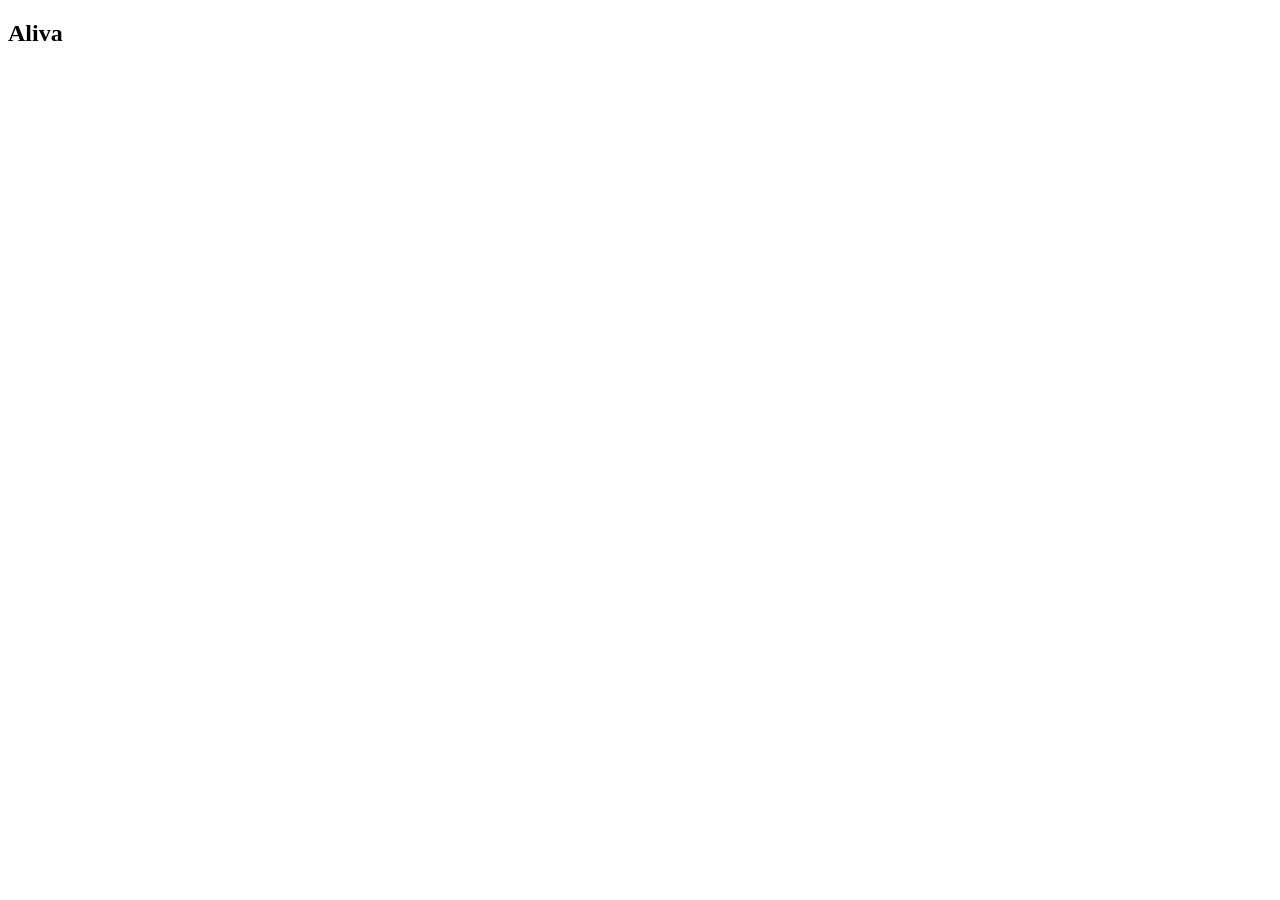
==== index.html @ 02710f88 "Version-1" ====
<!DOCTYPE html>
<html lang="en">
<head>
  <meta charset="UTF-8">
  <meta name="viewport" content="width=device-width, initial-scale=1.0">
  <title>Aliva | My Portfolio</title>
  <link rel="stylesheet" href="./style.css">
</head>
<body>
  <!-- Navbar -->
   <header class="navbar">
    <div class="logo">
      <h2>Aliva</h2>
    </div>
   </header>
</body>
</html>
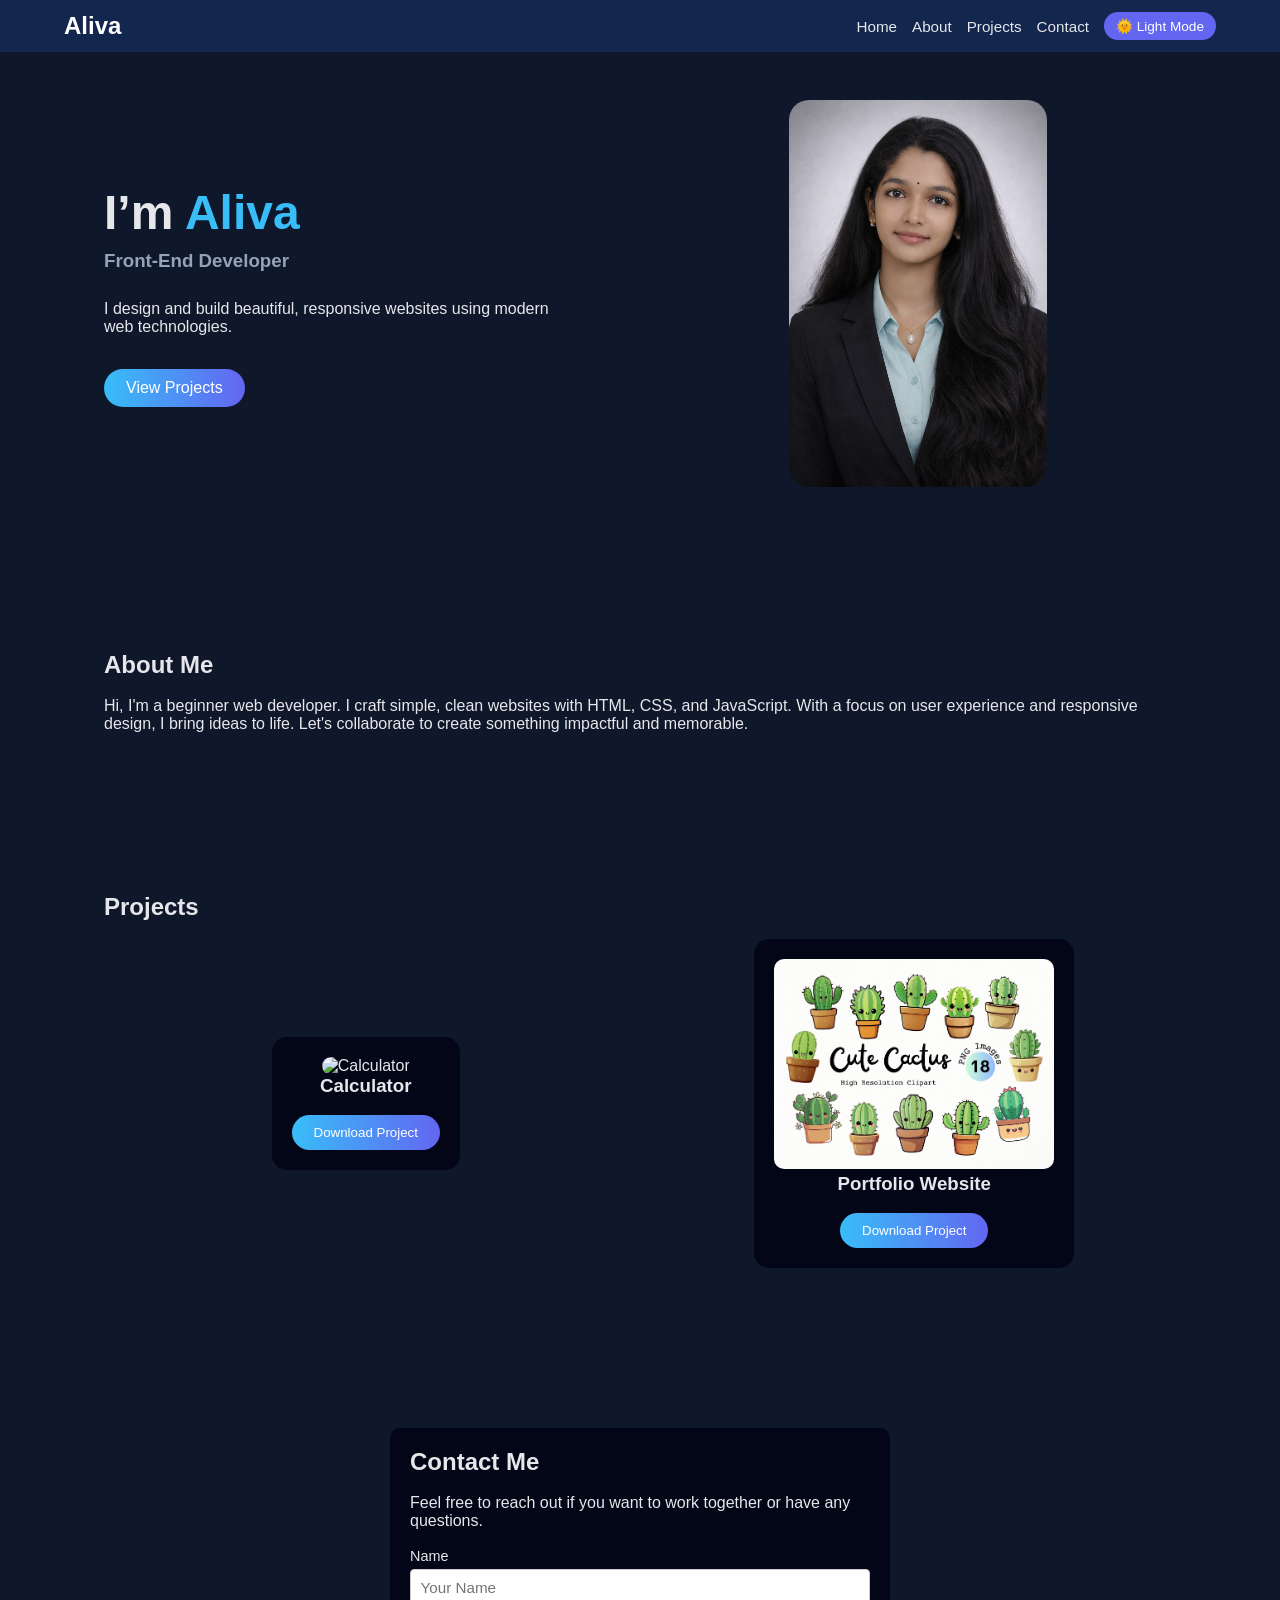
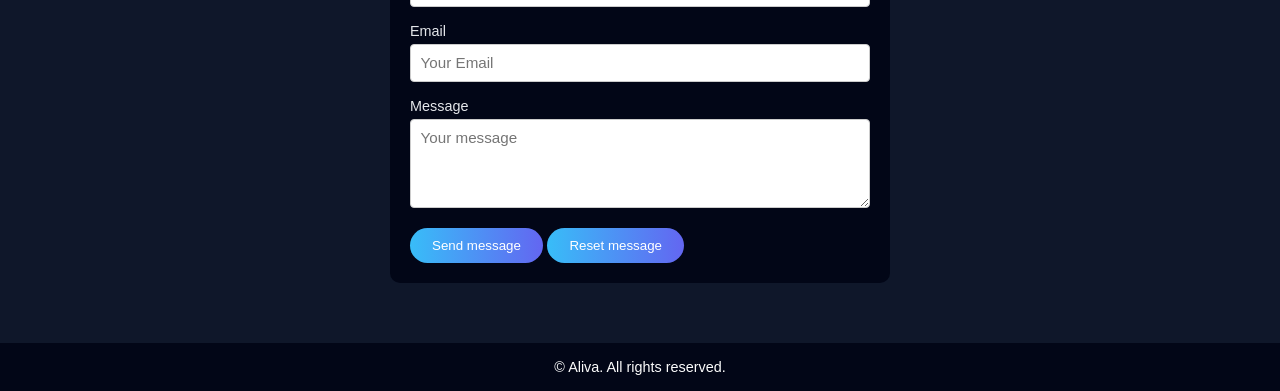
==== commit a11919d3: "Version-2" ====
--- a/index.html
+++ b/index.html
@@ -12,6 +12,98 @@
     <div class="logo">
       <h2>Aliva</h2>
     </div>
+    <nav>
+      <a href="#home">Home</a>
+      <a href="#about">About</a>
+      <a href="#projects">Projects</a>
+      <a href="#contact">Contact</a>
+      <button id="themeBtn">🌞 Light Mode</button>
+    </nav>
    </header>
+
+   
+  <!-- HOME -->
+  <section id="home" class="hero">
+    <div class="hero-text">
+      <h1>I’m <span>Aliva</span></h1>
+      <h3>Front-End Developer</h3>
+      <br>
+      <p>I design and build beautiful, responsive websites using modern web technologies.</p>
+      <br>
+      <a href="#projects" class="btn">View Projects</a>
+    </div>
+    <div class="hero-img">
+      <img src="./assets/images/prof.png" alt="profile">
+    </div>
+  </section>
+
+  <!-- ABOUT -->
+  <section id="about">
+    <h2>About Me</h2>
+    <br>
+    <p>Hi, I'm a beginner web developer. I craft simple, clean websites with HTML, CSS, and JavaScript. With a focus on user experience and responsive design, I bring ideas to life. Let's collaborate to create something impactful and memorable.</p>
+  </section>
+
+  <!-- PROJECTS -->
+  <section id="projects">
+    <h2>Projects</h2>
+    <br>
+    <div class="projects">
+     <div class="card">
+      <img src="./images/calculator.png" alt="Calculator">
+      <h3>Calculator</h3>
+      <br>
+      <a href="./projects/calculator.zip" download>
+      <button class="btn">Download Project</button>
+      </a>
+    </div>
+      <div class="card">
+        <img src="./assets/images/cactus.avif" alt="Portfolio Website">
+        <h3>Portfolio Website</h3>
+        <br>
+        <a href="./projects/portfolio.zip" download>
+          <button class="btn">Download Project</button>
+        </a>
+      </div>
+    </div>
+  </section>
+
+  <!-- CONTACT -->
+  <section id="contact">
+    <div class="contact-form">
+      <h2>Contact Me</h2>
+      <br>
+      <p>Feel free to reach out if you want to work together or have any questions.</p>
+      <br>
+      <form id="contact-form">
+        <div class="form-group">
+          <label for="name">Name</label>
+          <input type="text" id="name" name="name" placeholder="Your Name" required>
+        </div>
+        <div class="form-group">
+          <label for="email">Email</label>
+          <input type="email" id="email" name="email" placeholder="Your Email" required>
+        </div>
+        <div class="form-group">
+          <label for="message">Message</label>
+          <textarea id="message" name="message" rows="4" placeholder="Your message" required></textarea>
+        </div>
+        <button type="submit" class="btn">Send message</button>
+        <button type="reset" class="btn">Reset message</button>
+      </form>
+    </div>
+  </section>
+
+  <!-- ====== FOOTER ====== -->
+    <footer class="footer">
+      <div class="container">
+        <p>&copy; <span id="year"></span> Aliva. All rights reserved.</p>
+      </div>
+    </footer>
+
+    <!-- Link to JS file -->
+
+  <script src="./script.js"></script>
+
 </body>
 </html>
--- a/style.css
+++ b/style.css
@@ -0,0 +1,290 @@
+/* RESET & BASE STYLES */
+* {
+  margin: 0;
+  padding: 0;
+  box-sizing: border-box;
+  font-family: Arial, Helvetica, sans-serif;
+}
+
+body {
+  background: #0f172a;
+  color: #e5e7eb;
+  scroll-behavior: smooth;
+}
+
+/* NAVBAR */
+.navbar {
+  position: fixed;
+  top: 0;
+  width: 100%;
+  background: rgba(21, 39, 80, 0.95);
+  display: flex;
+  justify-content: space-between;
+  align-items: center;
+  padding: 12px 5%;
+  z-index: 1000;
+  flex-wrap: wrap; /* added to help small screens */
+}
+
+.navbar .logo h2 {
+  color: #fff;
+}
+
+.navbar nav {
+  display: flex;
+  align-items: center;
+  gap: 15px;
+  flex-wrap: wrap; /* wrap links on small screens */
+}
+
+.navbar nav a {
+  color: inherit;
+  text-decoration: none;
+  font-size: 0.95rem;
+}
+
+.navbar nav a:hover {
+  color: #34c7fd;
+}
+
+#themeBtn {
+  padding: 6px 12px;
+  border-radius: 20px;
+  border: none;
+  cursor: pointer;
+  background: #6366f1;
+  color: white;
+  font-size: 0.85rem;
+  white-space: nowrap;
+}
+
+/* SECTIONS */
+section {
+  padding: 100px 5% 60px;
+  scroll-margin-top: 80px;
+  max-width: 1200px;
+  margin: auto;
+}
+
+/* HERO */
+.hero {
+  display: flex;
+  align-items: center;
+  justify-content: space-between;
+  gap: 40px;
+  flex-wrap: wrap; /* allows stacking on smaller screens */
+}
+
+.hero-text {
+  flex: 1;
+}
+
+.hero-text h1 {
+  font-size: 3rem;
+}
+
+.hero-text span {
+  color: #38bdf8;
+}
+
+.hero-text h3 {
+  margin: 10px 0;
+  color: #94a3b8;
+}
+
+.hero-text p {
+  max-width: 450px;
+  margin-bottom: 15px;
+}
+
+.hero-img {
+  flex: 1;
+  text-align: center;
+}
+
+.hero-img img {
+  max-width: 50%;
+  height: auto;
+  border-radius: 20px;
+}
+
+/* BUTTONS */
+.btn {
+  display: inline-block;
+  padding: 10px 22px;
+  border-radius: 30px;
+  background: linear-gradient(90deg,#38bdf8,#6366f1);
+  color: white;
+  text-decoration: none;
+  border: none;
+  cursor: pointer;
+  transition: 0.3s;
+}
+
+.btn:hover {
+  transform: translateY(-2px);
+}
+
+/* SKILLS */
+.skills-cards {
+  display: grid;
+  grid-template-columns: repeat(auto-fit, minmax(180px, 1fr));
+  gap: 20px;
+}
+
+.skill-card {
+  background: linear-gradient(135deg,#38bdf8,#6366f1);
+  padding: 20px;
+  border-radius: 16px;
+  color: white;
+  text-align: center;
+  transition: transform 0.3s;
+}
+
+.skill-card:hover {
+  transform: translateY(-10px);
+}
+
+/* PROJECTS */
+.projects {
+  display: grid;
+  grid-template-columns: repeat(auto-fit, minmax(220px, 1fr));
+  gap: 25px;
+  max-width: 1100px;
+  margin: auto;
+}
+
+.card {
+  background: #020617;
+  padding: 20px;
+  border-radius: 15px;
+  text-align: center;
+  max-width: 320px;
+  margin: auto;
+  transition: transform 0.3s;
+}
+
+.card img {
+  width: 100%;
+  border-radius: 10px;
+}
+
+.card:hover {
+  transform: translateY(-15px);
+}
+
+/* CONTACT */
+.contact-form {
+  max-width: 500px;
+  margin: 0 auto;
+  background: #020617;
+  padding: 20px;
+  border-radius: 10px;
+  transition: background 0.3s, color 0.3s;
+}
+
+.form-group {
+  margin-bottom: 1rem;
+}
+
+.form-group label {
+  display: block;
+  margin-bottom: 0.3rem;
+  font-size: 0.9rem;
+}
+
+.form-group input,
+.form-group textarea {
+  width: 100%;
+  padding: 0.6rem;
+  border-radius: 4px;
+  border: 1px solid #cccccc;
+  font-size: 0.95rem;
+  font-family: inherit;
+}
+
+.form-group input:focus,
+.form-group textarea:focus {
+  outline: none;
+  border-color: #0077ff;
+  box-shadow: 0 0 0 2px #0077ff22;
+}
+
+/* FOOTER */
+.footer {
+  background-color:#020617;
+  color: #fcfcfc;
+  text-align: center;
+  padding: 1rem 0;
+  font-size: 0.9rem;
+}
+
+/* LIGHT MODE */
+body.light {
+  background: #f8fafc;
+  color: #020617;
+}
+
+body.light .navbar {
+  background: rgba(240,248,255,0.95);
+}
+
+body.light .card {
+  background: white;
+  color: #020617;
+}
+
+body.light .contact-form {
+  background: #f0f8ff;
+}
+
+/* RESPONSIVE MEDIA QUERIES */
+
+/* Medium screens */
+@media (max-width: 1024px) {
+  .hero-text h1 { font-size: 2.5rem; }
+}
+
+/* Tablets */
+@media (max-width: 768px) {
+  .hero {
+    flex-direction: column-reverse;
+    text-align: center;
+  }
+
+  .hero-img {
+    margin-bottom: 20px;
+  }
+
+  .nav-links {
+    flex-direction: column;
+    gap: 10px;
+    width: 100%;
+    margin-top: 10px;
+  }
+
+  .navbar {
+    flex-direction: column;
+    align-items: flex-start;
+  }
+}
+
+/* Mobile */
+@media (max-width: 480px) {
+  .hero-text h1 { font-size: 2rem; }
+  .hero-text h3 { font-size: 1rem; }
+  section { padding: 80px 5% 50px; }
+
+  .btn {
+    padding: 8px 18px;
+    font-size: 0.85rem;
+  }
+
+  .skills-cards {
+    grid-template-columns: 1fr;
+  }
+
+  .projects {
+    grid-template-columns: 1fr;
+  }
+}
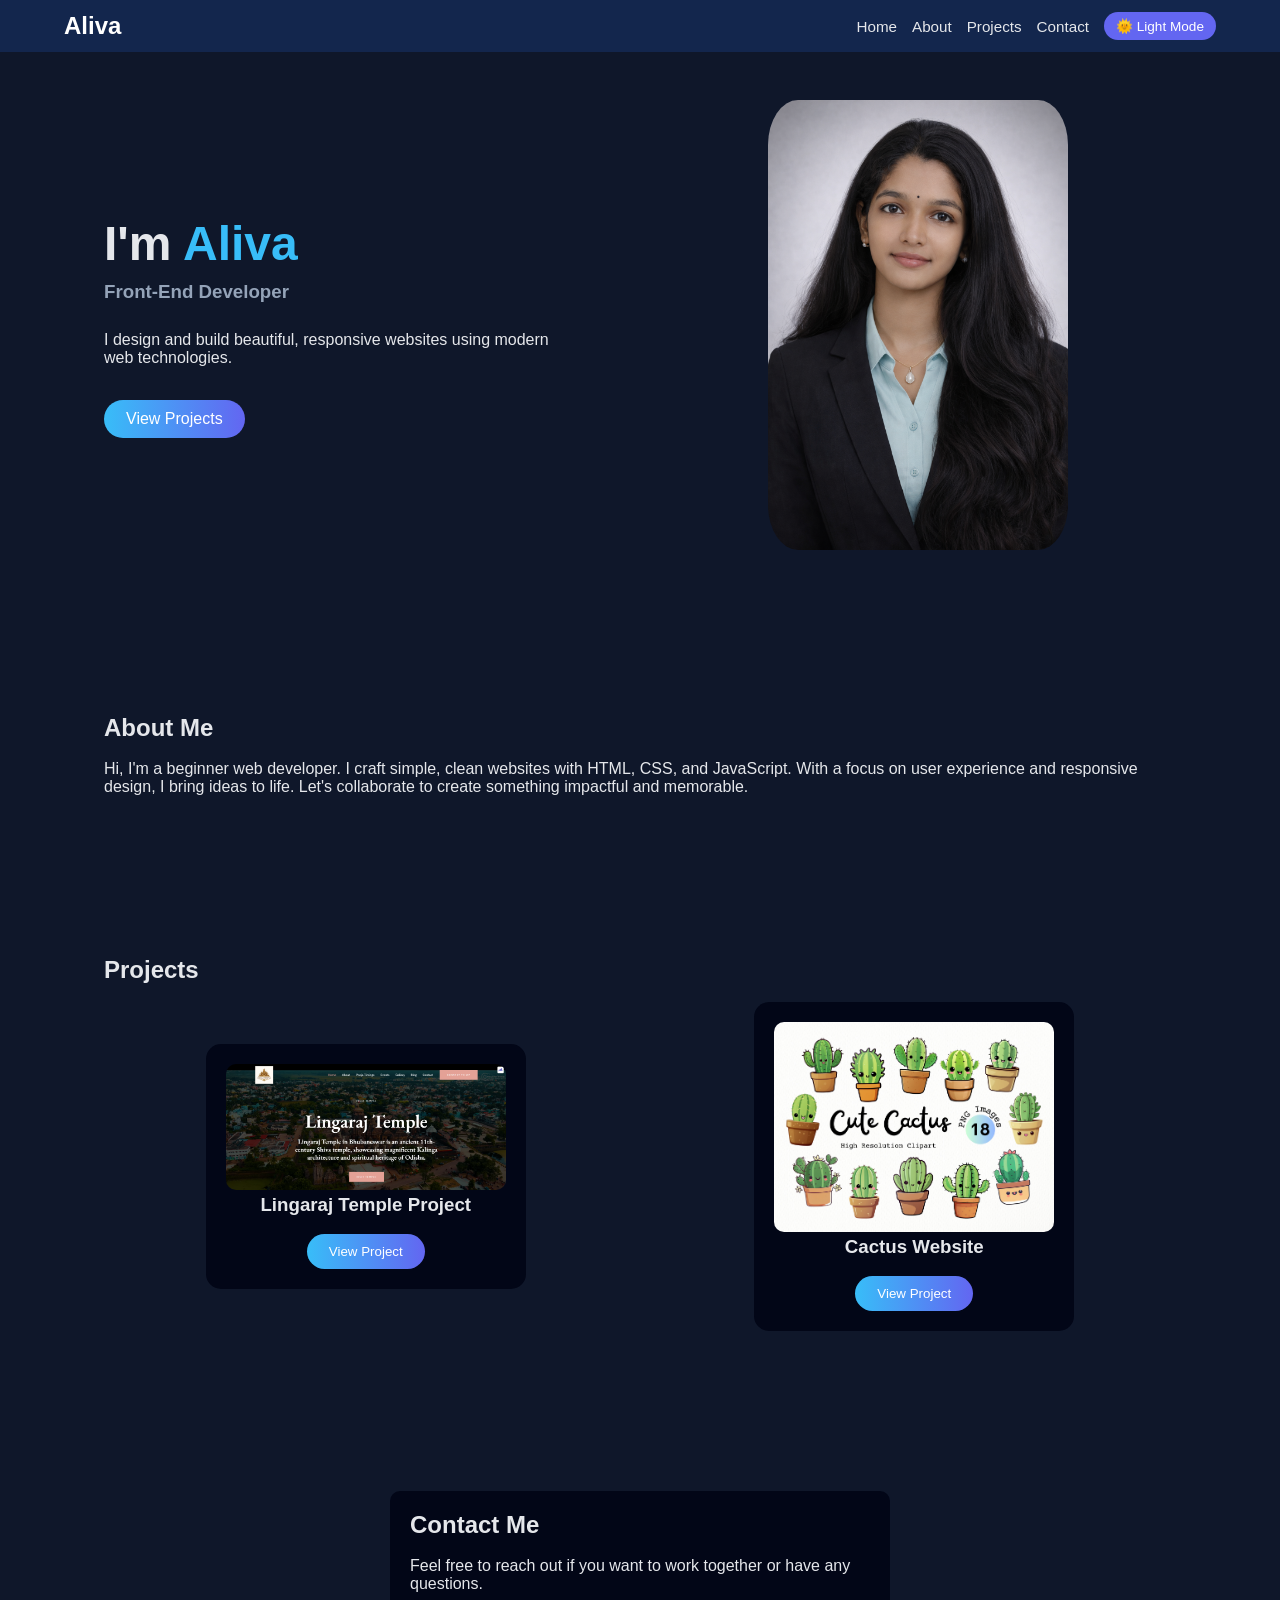
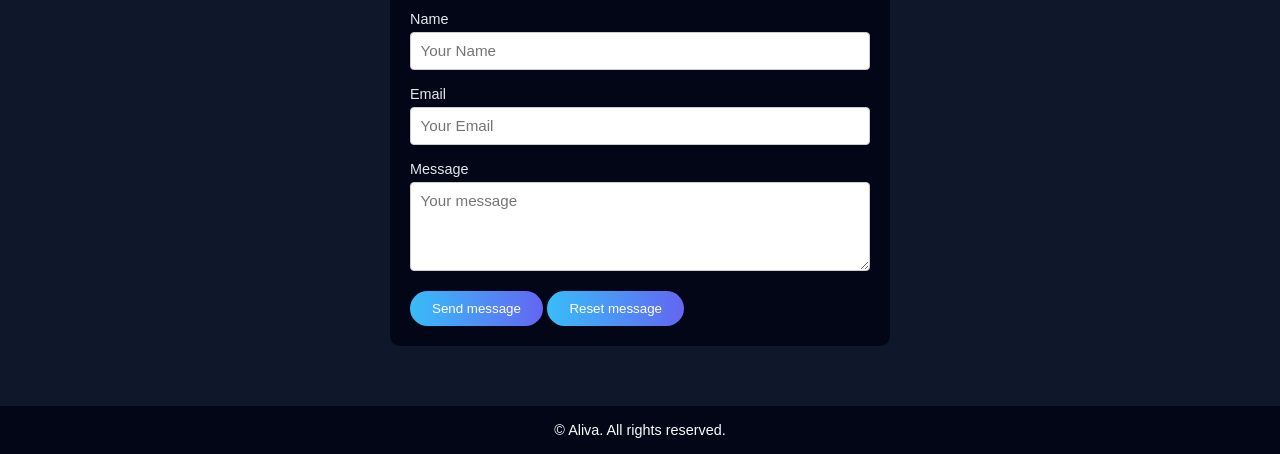
==== commit a6261e6d: "Version-3" ====
--- a/index.html
+++ b/index.html
@@ -6,6 +6,7 @@
   <title>Aliva | My Portfolio</title>
   <link rel="stylesheet" href="./style.css">
 </head>
+
 <body>
   <!-- Navbar -->
    <header class="navbar">
@@ -25,7 +26,7 @@
   <!-- HOME -->
   <section id="home" class="hero">
     <div class="hero-text">
-      <h1>I’m <span>Aliva</span></h1>
+      <h1>I'm <span>Aliva</span></h1>
       <h3>Front-End Developer</h3>
       <br>
       <p>I design and build beautiful, responsive websites using modern web technologies.</p>
@@ -43,31 +44,32 @@
     <br>
     <p>Hi, I'm a beginner web developer. I craft simple, clean websites with HTML, CSS, and JavaScript. With a focus on user experience and responsive design, I bring ideas to life. Let's collaborate to create something impactful and memorable.</p>
   </section>
+<!-- PROJECTS -->
+<section id="projects">
+  <h2>Projects</h2>
+  <br>
+  <div class="projects">
 
-  <!-- PROJECTS -->
-  <section id="projects">
-    <h2>Projects</h2>
-    <br>
-    <div class="projects">
-     <div class="card">
-      <img src="./images/calculator.png" alt="Calculator">
-      <h3>Calculator</h3>
+    <div class="card">
+      <img src="./assets/images/Screenshot 2026-03-06 221106.png" alt="Calculator">
+      <h3>Lingaraj Temple Project</h3>
       <br>
-      <a href="./projects/calculator.zip" download>
-      <button class="btn">Download Project</button>
+      <a href="">
+        <button class="btn">View Project</button>
       </a>
     </div>
-      <div class="card">
-        <img src="./assets/images/cactus.avif" alt="Portfolio Website">
-        <h3>Portfolio Website</h3>
-        <br>
-        <a href="./projects/portfolio.zip" download>
-          <button class="btn">Download Project</button>
-        </a>
-      </div>
+
+    <div class="card">
+      <img src="./assets/images/cactus.avif" alt="Portfolio Website">
+      <h3>Cactus Website</h3>
+      <br>
+      <a href="./projects/Cactus/index.html">
+        <button class="btn">View Project</button>
+      </a>
     </div>
-  </section>
 
+  </div>
+</section>
   <!-- CONTACT -->
   <section id="contact">
     <div class="contact-form">
--- a/style.css
+++ b/style.css
@@ -102,10 +102,29 @@
   text-align: center;
 }
 
-.hero-img img {
-  max-width: 50%;
-  height: auto;
-  border-radius: 20px;
+.hero-img img{
+  width: 300px;
+  border-radius: 10%;
+  animation: float 3s ease-in-out infinite;
+  transition: transform 0.4s ease;
+}
+
+/* Floating animation */
+@keyframes float{
+  0%{
+    transform: translateY(0px);
+  }
+  50%{
+    transform: translateY(-15px);
+  }
+  100%{
+    transform: translateY(0px);
+  }
+}
+
+/* Hover effect */
+.hero-img img:hover{
+  transform: scale(1.08);
 }
 
 /* BUTTONS */
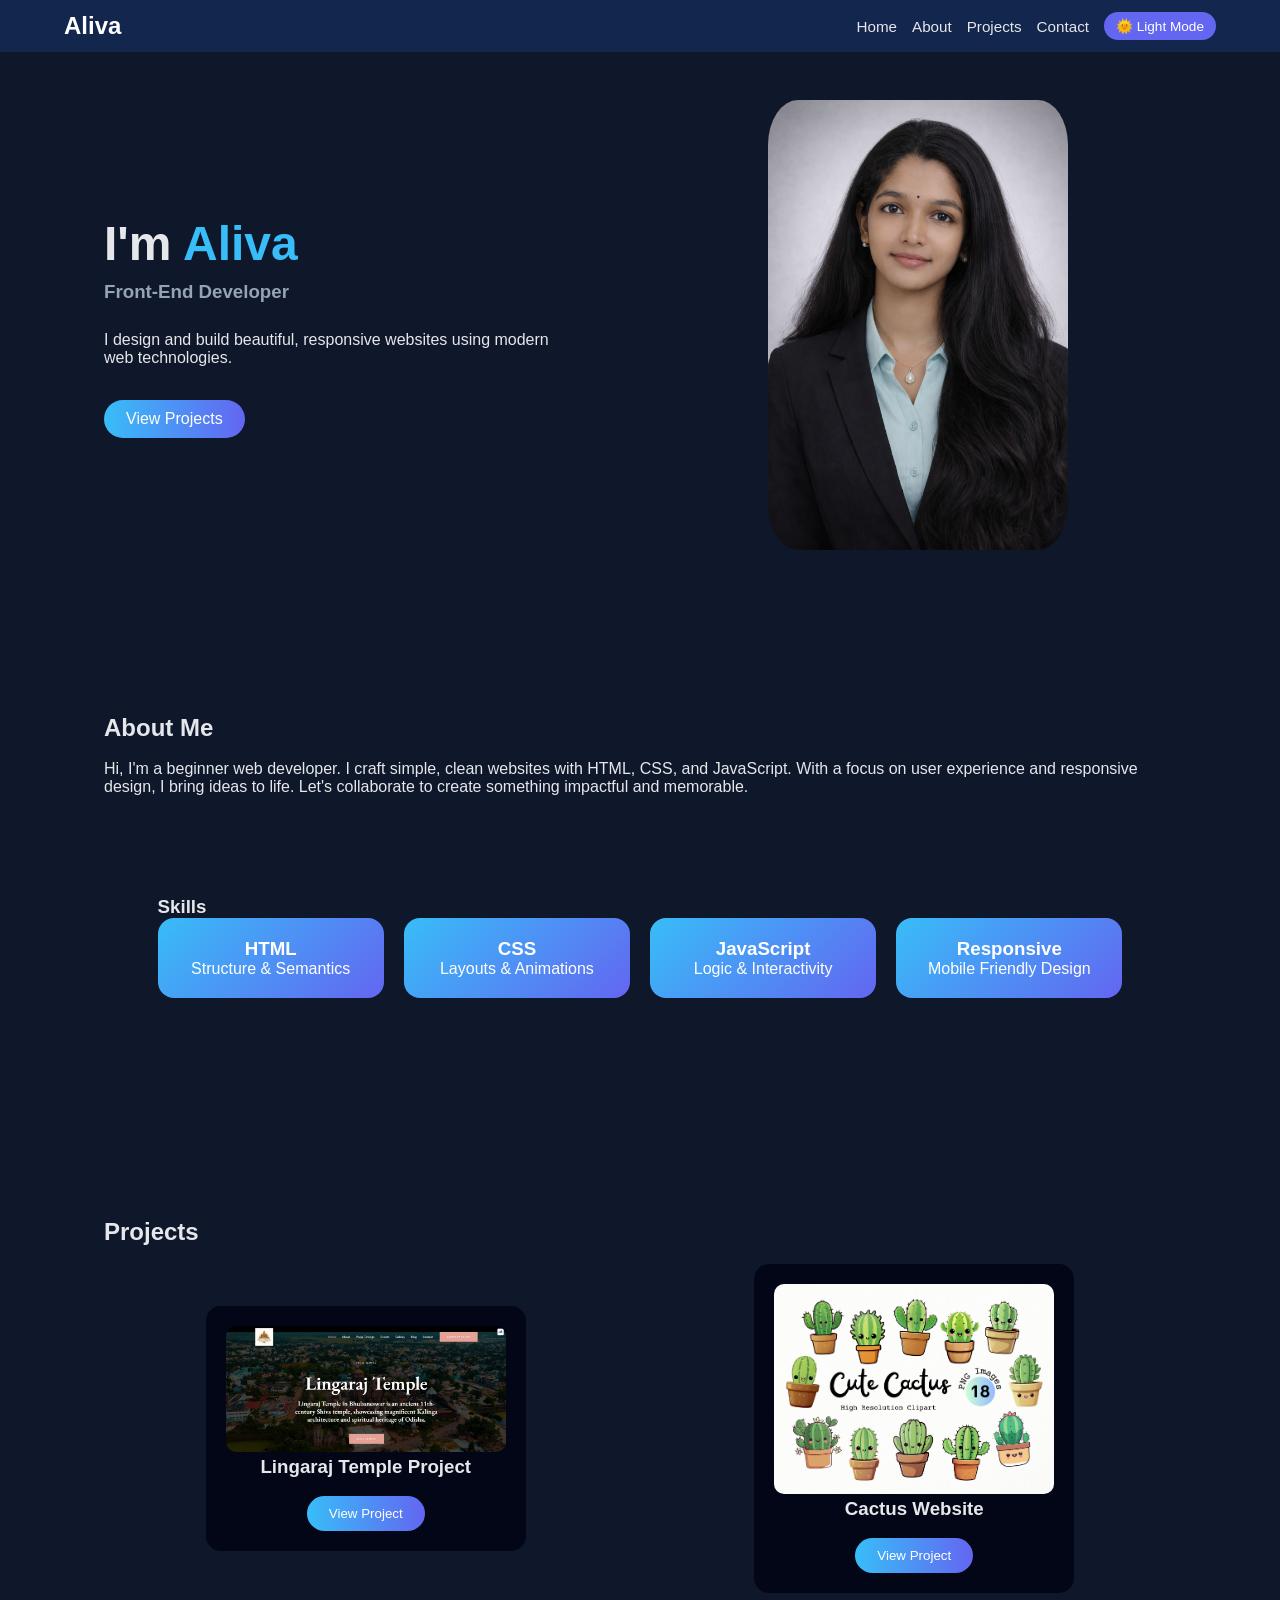
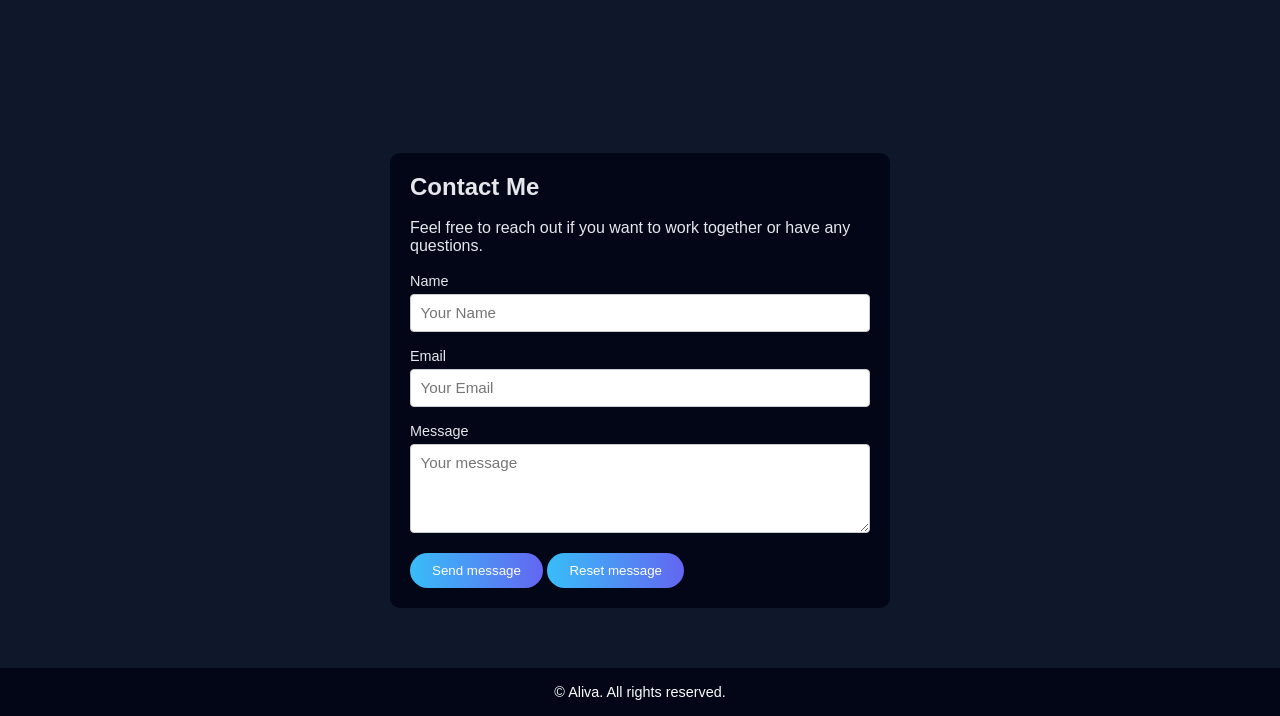
==== commit 6e7cf84f: "Version-5" ====
--- a/index.html
+++ b/index.html
@@ -43,6 +43,31 @@
     <h2>About Me</h2>
     <br>
     <p>Hi, I'm a beginner web developer. I craft simple, clean websites with HTML, CSS, and JavaScript. With a focus on user experience and responsive design, I bring ideas to life. Let's collaborate to create something impactful and memorable.</p>
+
+    
+  <!-- SKILLS -->
+  <section id="skills">
+    <h3>Skills</h3>
+    <div class="skills-cards">
+      <div class="skill-card">
+        <h3>HTML</h3>
+        <p>Structure & Semantics</p>
+      </div>
+      <div class="skill-card">
+        <h3>CSS</h3>
+        <p>Layouts & Animations</p>
+      </div>
+      <div class="skill-card">
+        <h3>JavaScript</h3>
+        <p>Logic & Interactivity</p>
+      </div>
+      <div class="skill-card">
+        <h3>Responsive</h3>
+        <p>Mobile Friendly Design</p>
+      </div>
+    </div>
+  </section>
+
   </section>
 <!-- PROJECTS -->
 <section id="projects">
@@ -54,7 +79,7 @@
       <img src="./assets/images/Screenshot 2026-03-06 221106.png" alt="Calculator">
       <h3>Lingaraj Temple Project</h3>
       <br>
-      <a href="">
+      <a href="https://alivadev.com/">
         <button class="btn">View Project</button>
       </a>
     </div>
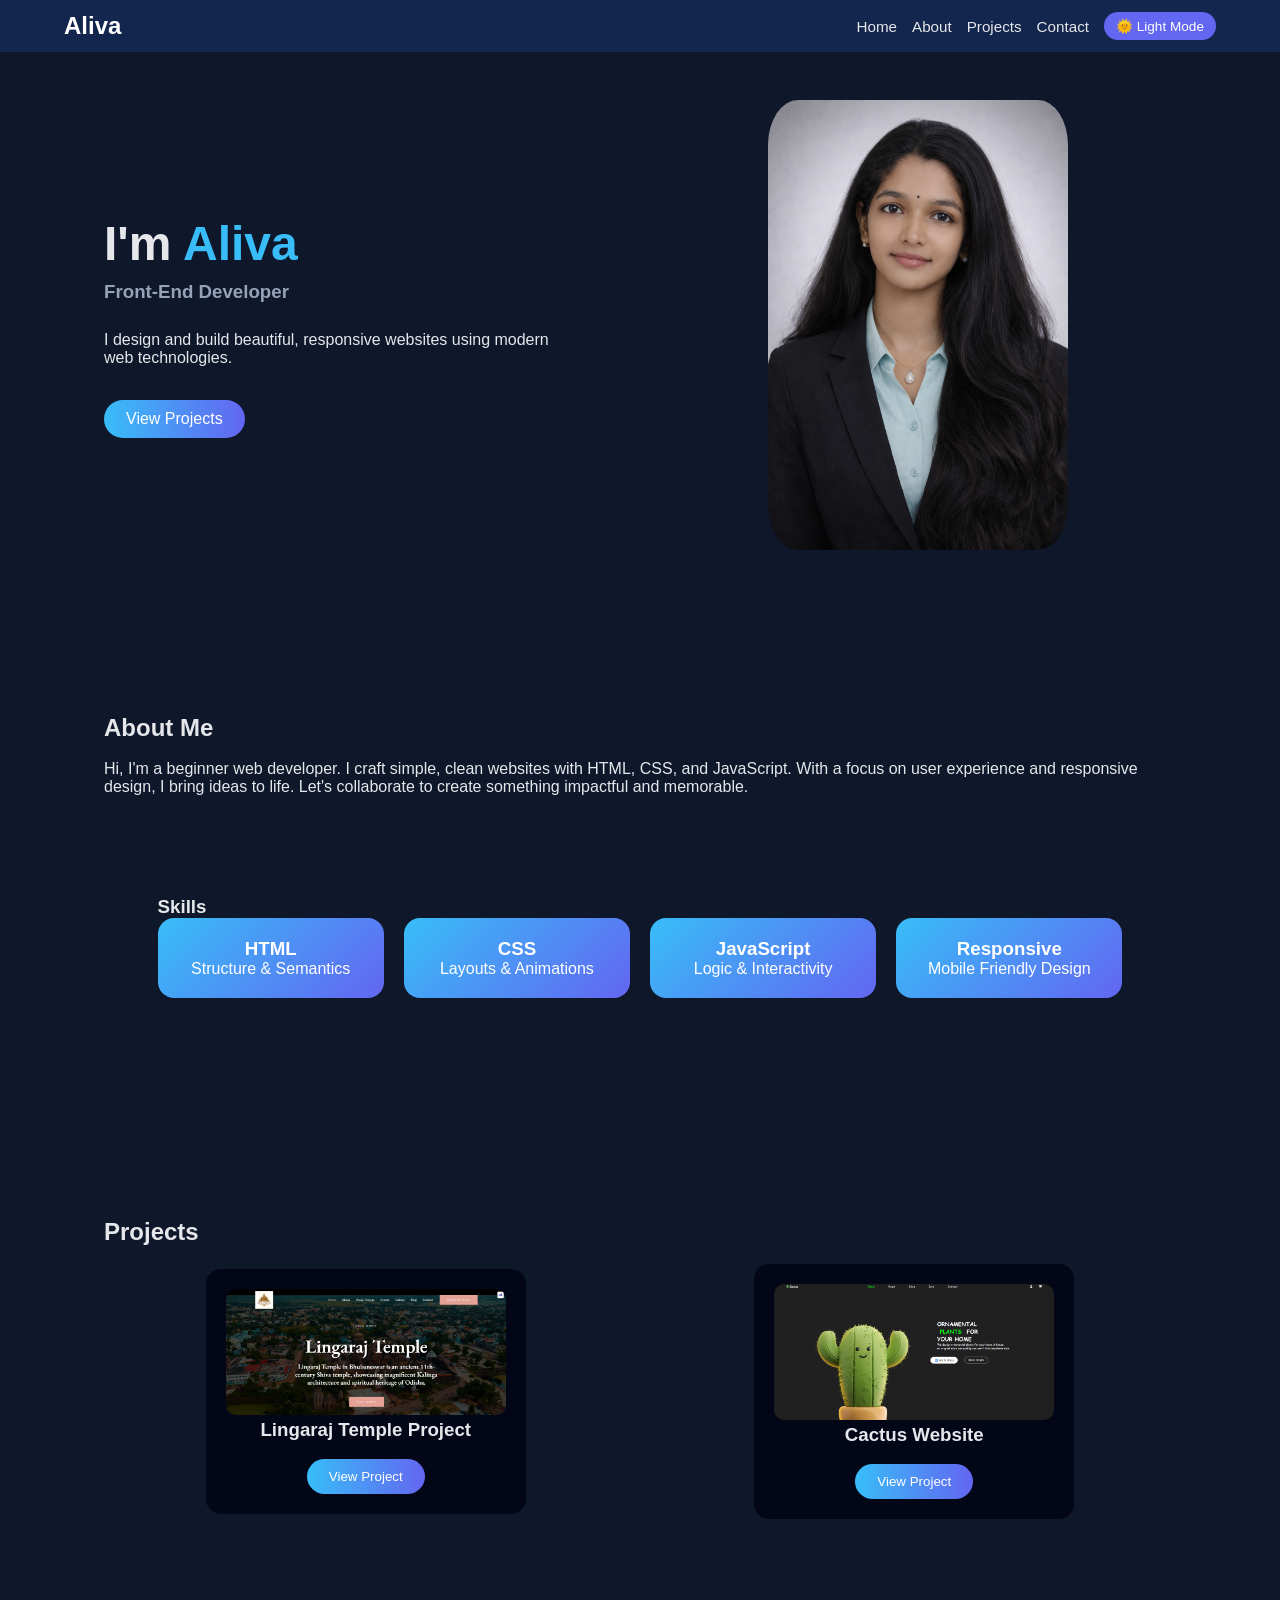
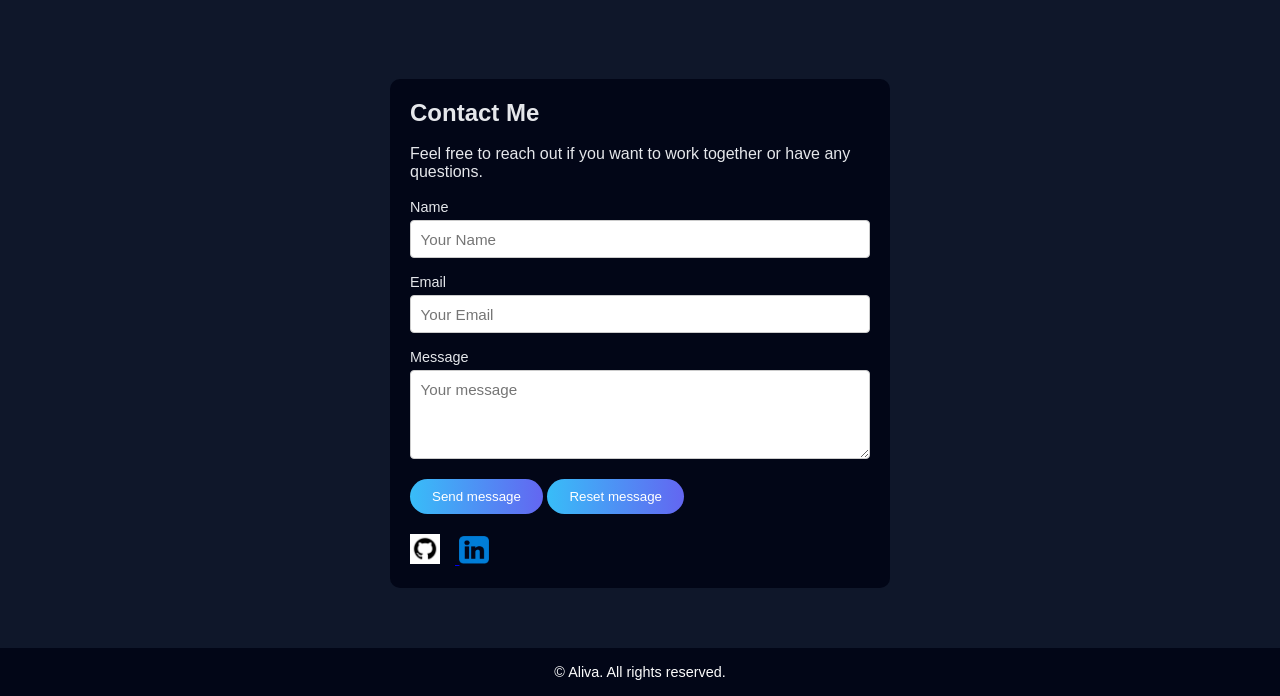
==== commit 5e159207: "Version-6" ====
--- a/index.html
+++ b/index.html
@@ -85,7 +85,7 @@
     </div>
 
     <div class="card">
-      <img src="./assets/images/cactus.avif" alt="Portfolio Website">
+      <img src="./assets/images/Screenshot 2026-01-31 230931.png" alt="Portfolio Website">
       <h3>Cactus Website</h3>
       <br>
       <a href="./projects/Cactus/index.html">
@@ -118,6 +118,17 @@
         <button type="submit" class="btn">Send message</button>
         <button type="reset" class="btn">Reset message</button>
       </form>
+      <div class="social-icons">
+
+        <a href="https://github.com/AlivaPriyadarshini" target="_blank">
+        <img src="./assets/images/image.png" alt="GitHub">
+        </a>
+
+        <a href="https://www.linkedin.com/in/alivapriyadarshini/" target="_blank">
+        <img src="./assets/images/linkedin.png" alt="LinkedIn">
+        </a>
+
+      </div>
     </div>
   </section>
 
--- a/style.css
+++ b/style.css
@@ -228,7 +228,20 @@
   border-color: #0077ff;
   box-shadow: 0 0 0 2px #0077ff22;
 }
-
+.social-icons{
+margin-top:20px;
+}
+
+.social-icons img{
+width:30px;
+margin-right:15px;
+cursor:pointer;
+transition:0.3s;
+}
+
+.social-icons img:hover{
+transform:scale(1.2);
+}
 /* FOOTER */
 .footer {
   background-color:#020617;
